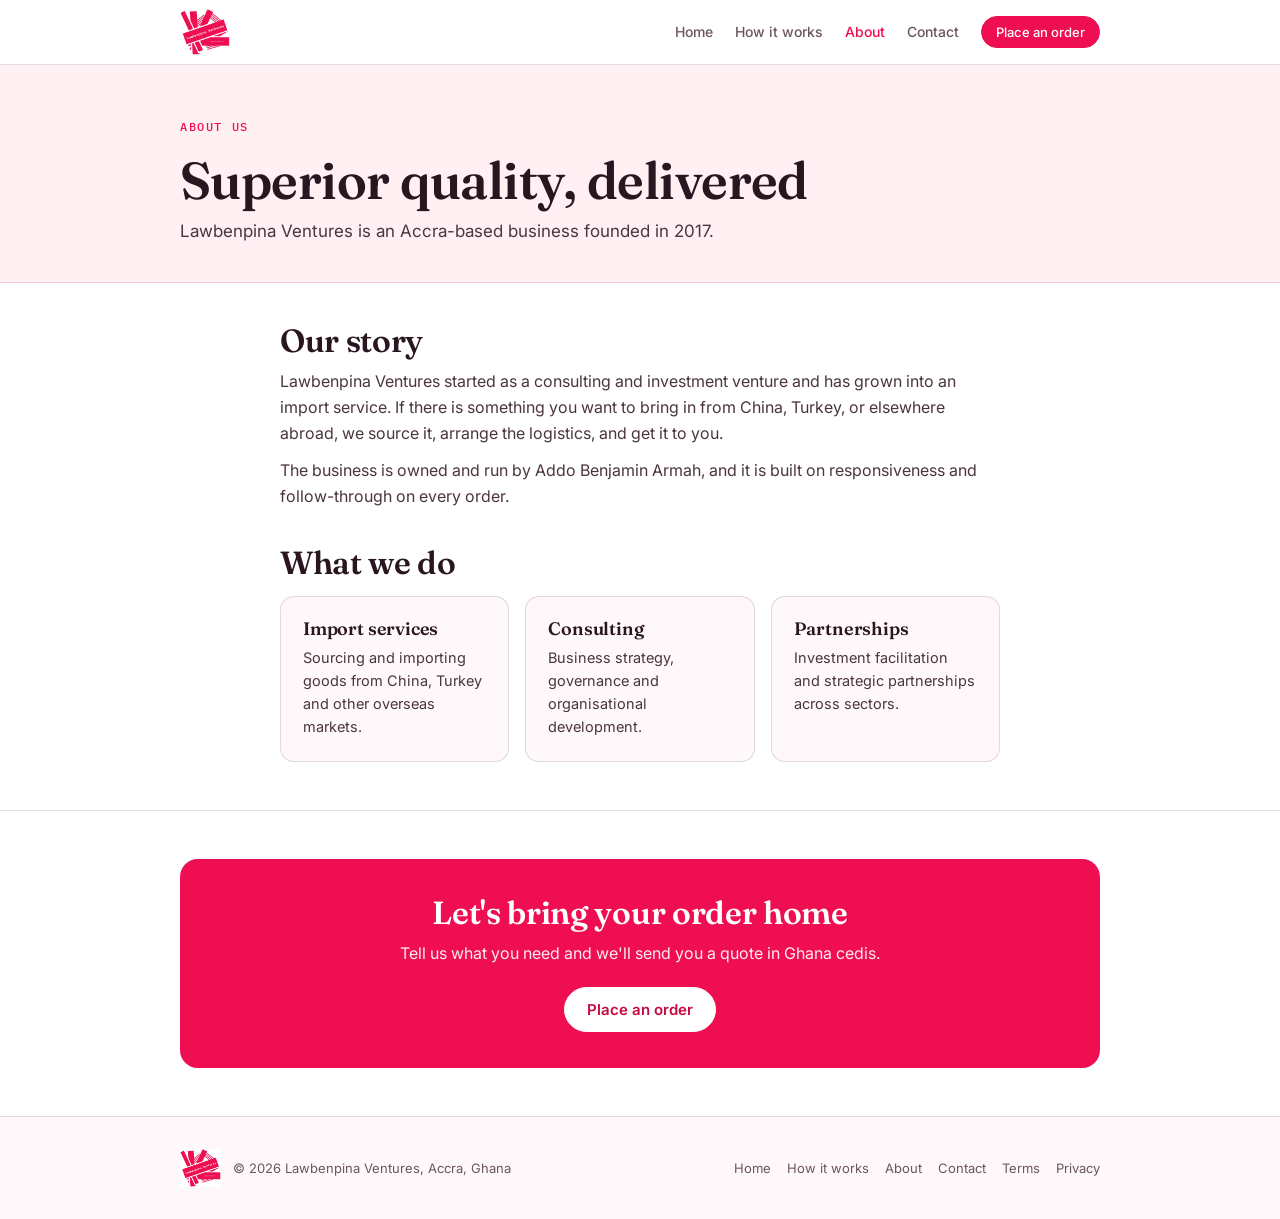
==== about.html @ 16069019 "Turn the shop into a multi-page site and add described items Splits the single page into Home, Place" ====
<!DOCTYPE html>
<html lang="en">
<head>
<meta charset="UTF-8">
<meta name="viewport" content="width=device-width, initial-scale=1.0">
<title>About | Lawbenpina Ventures</title>
<meta name="description" content="Lawbenpina Ventures is an Accra-based business founded in 2017, offering import services from China, Turkey and other overseas markets.">
<link rel="preconnect" href="https://fonts.googleapis.com">
<link href="https://fonts.googleapis.com/css2?family=Fraunces:opsz,wght@9..144,400;9..144,500;9..144,600&family=Inter:wght@400;500;600;700&family=IBM+Plex+Mono:wght@400;500&display=swap" rel="stylesheet">
<link rel="icon" type="image/png" href="favicon.png">
<meta name="theme-color" content="#ef0e52">
<link rel="stylesheet" href="style.css">
</head>
<body>
<header class="top">
  <div class="wrap">
    <a class="brand" href="index.html" aria-label="Lawbenpina Ventures home"><img src="logo.png" alt="Lawbenpina Ventures"></a>
    <button class="menu-btn" id="menuBtn" type="button" aria-expanded="false" aria-controls="mainNav">Menu</button>
    <nav id="mainNav">
      <a href="index.html">Home</a>
      <a href="how-it-works.html">How it works</a>
      <a class="active" href="about.html">About</a>
      <a href="contact.html">Contact</a>
      <a class="btn btn-primary btn-sm" href="order.html">Place an order</a>
    </nav>
  </div>
</header>

<div class="page-hero">
  <div class="wrap">
    <span class="eyebrow">About us</span>
    <h1>Superior quality, delivered</h1>
    <p>Lawbenpina Ventures is an Accra-based business founded in 2017.</p>
  </div>
</div>

<section class="tight">
  <div class="wrap" style="max-width:760px;">
    <h2>Our story</h2>
    <p style="margin-top:8px;">Lawbenpina Ventures started as a consulting and investment venture and has grown into an import service. If there is something you want to bring in from China, Turkey, or elsewhere abroad, we source it, arrange the logistics, and get it to you.</p>
    <p style="margin-top:12px;">The business is owned and run by Addo Benjamin Armah, and it is built on responsiveness and follow-through on every order.</p>

    <h2 style="margin-top:36px;">What we do</h2>
    <div class="cards3" style="margin-top:14px;">
      <div class="feat"><h3>Import services</h3><p>Sourcing and importing goods from China, Turkey and other overseas markets.</p></div>
      <div class="feat"><h3>Consulting</h3><p>Business strategy, governance and organisational development.</p></div>
      <div class="feat"><h3>Partnerships</h3><p>Investment facilitation and strategic partnerships across sectors.</p></div>
    </div>
  </div>
</section>

<section>
  <div class="wrap">
    <div class="cta-band">
      <h2>Let's bring your order home</h2>
      <p>Tell us what you need and we'll send you a quote in Ghana cedis.</p>
      <a class="btn btn-white" href="order.html">Place an order</a>
    </div>
  </div>
</section>

<footer>
  <div class="wrap">
    <div class="foot-brand"><img src="logo.png" alt="Lawbenpina Ventures"><span>&copy; <span class="js-year"></span> Lawbenpina Ventures, Accra, Ghana</span></div>
    <div class="foot-links"><a href="index.html">Home</a><a href="how-it-works.html">How it works</a><a href="about.html">About</a><a href="contact.html">Contact</a><a href="terms.html">Terms</a><a href="privacy.html">Privacy</a></div>
  </div>
</footer>
<script src="site.js"></script>
</body>
</html>
---- style.css ----
:root{
  --pink:#ef0e52; --pink-dark:#c50a43; --pink-tint:#fff0f4; --pink-line:#f7c5d3;
  --ink:#2a1620; --muted:#6b5560; --bg:#ffffff; --card:#fff8fa; --line:rgba(42,22,32,0.14);
  --green:#25804a; --red:#b3261e;
}
*{box-sizing:border-box;margin:0;padding:0;}
html{scroll-behavior:smooth;}
body{background:var(--bg);color:var(--ink);font-family:'Inter',system-ui,sans-serif;font-size:16px;line-height:1.6;-webkit-font-smoothing:antialiased;}
a{color:inherit;}
img{max-width:100%;display:block;}
.wrap{max-width:960px;margin:0 auto;padding:0 20px;}
h1,h2,h3{font-family:'Fraunces',Georgia,serif;font-weight:600;letter-spacing:-0.01em;line-height:1.15;}
h1{font-size:clamp(32px,6vw,52px);margin:12px 0 16px;}
h2{font-size:clamp(24px,4vw,32px);margin-bottom:10px;}
h3{font-size:18px;margin-bottom:6px;}
p{color:#4a3540;}
.eyebrow{font-family:'IBM Plex Mono',monospace;font-size:11.5px;letter-spacing:.14em;text-transform:uppercase;color:var(--pink);font-weight:500;}
.muted{color:var(--muted);font-size:14px;}
.link{color:var(--pink-dark);font-weight:600;}

header.top{position:sticky;top:0;z-index:20;background:rgba(255,255,255,.96);backdrop-filter:blur(8px);border-bottom:1px solid var(--line);}
header.top .wrap{display:flex;align-items:center;justify-content:space-between;height:64px;gap:12px;}
.brand{display:flex;align-items:center;gap:10px;text-decoration:none;}
.brand img{height:46px;width:auto;}
.top nav{display:flex;gap:22px;align-items:center;font-size:14px;}
.top nav a{text-decoration:none;color:var(--muted);font-weight:500;}
.top nav a:hover,.top nav a.active{color:var(--pink);}
.top nav a.btn{color:#fff;}
.top nav a.btn:hover{color:#fff;}
.menu-btn{display:none;background:#fff;border:1.5px solid var(--line);border-radius:999px;padding:8px 16px;font:600 14px 'Inter',sans-serif;color:var(--ink);cursor:pointer;}
@media(max-width:760px){
  .menu-btn{display:block;}
  .top nav{display:none;position:absolute;top:64px;left:0;right:0;background:#fff;border-bottom:1px solid var(--line);flex-direction:column;align-items:stretch;gap:0;padding:6px 20px 18px;box-shadow:0 12px 24px rgba(0,0,0,.06);}
  .top nav.open{display:flex;}
  .top nav a{padding:13px 0;border-bottom:1px solid var(--line);}
  .top nav a.btn{margin-top:14px;border-bottom:none;text-align:center;padding:12px 22px;}
}

.btn{display:inline-flex;align-items:center;justify-content:center;gap:8px;padding:12px 22px;border-radius:999px;border:1.5px solid var(--line);background:#fff;color:var(--ink);font:600 15px 'Inter',sans-serif;cursor:pointer;text-decoration:none;transition:.15s;}
.btn:hover{border-color:var(--pink);color:var(--pink);}
.btn-primary{background:var(--pink);border-color:var(--pink);color:#fff;}
.btn-primary:hover{background:var(--pink-dark);border-color:var(--pink-dark);color:#fff;}
.btn-wa{background:var(--green);border-color:var(--green);color:#fff;}
.btn-wa:hover{background:#1c6a3c;border-color:#1c6a3c;color:#fff;}
.btn-sm{padding:7px 14px;font-size:13px;}
.btn[disabled]{opacity:.45;cursor:not-allowed;}
.row{display:flex;flex-wrap:wrap;gap:12px;}

.hero{padding-top:56px;padding-bottom:48px;}
.hero-grid{display:grid;grid-template-columns:1.3fr .7fr;gap:32px;align-items:center;}
.hero-grid img{width:100%;max-width:300px;justify-self:center;}
@media(max-width:760px){.hero-grid{grid-template-columns:1fr;}.hero-grid img{max-width:190px;justify-self:start;order:-1;}}
.hero p.lede{max-width:560px;font-size:18px;}
.hero .row{margin-top:26px;}

section{padding:48px 0;border-top:1px solid var(--line);}
.steps4{display:grid;grid-template-columns:repeat(4,1fr);gap:14px;margin-top:22px;}
.steps4 div{border:1px solid var(--line);border-radius:14px;padding:18px;background:var(--card);}
.steps4 span{font-family:'IBM Plex Mono',monospace;color:var(--pink);font-size:12px;font-weight:500;}
.steps4 p{font-size:14px;margin-top:4px;}
@media(max-width:760px){.steps4{grid-template-columns:1fr 1fr;}}
@media(max-width:460px){.steps4{grid-template-columns:1fr;}}
.facts{display:flex;flex-wrap:wrap;gap:10px;margin-top:20px;}
.facts span{border:1px solid var(--pink-line);background:var(--pink-tint);border-radius:999px;padding:6px 14px;font-size:13px;color:var(--pink-dark);font-weight:500;}

.card{background:var(--card);border:1px solid var(--pink-line);border-radius:16px;padding:22px;box-shadow:0 6px 24px rgba(239,14,82,.06);}
.stepper{display:flex;gap:8px;margin:18px 0 22px;flex-wrap:wrap;}
.stepper li{list-style:none;font-size:13px;padding:6px 14px;border-radius:999px;border:1px solid var(--line);color:var(--muted);}
.stepper li.on{border-color:var(--pink);background:var(--pink);color:#fff;font-weight:600;}
.stepper li.done{border-color:var(--pink-line);color:var(--pink-dark);background:var(--pink-tint);}

.rate{font-size:13px;color:var(--pink-dark);margin-bottom:14px;font-weight:500;}
.alert{border-radius:12px;padding:12px 16px;font-size:14px;margin:12px 0;}
.alert.warn{background:#fdecea;border:1px solid var(--red);color:#5c1a15;}
.alert.info{background:var(--pink-tint);border:1px solid var(--pink-line);}

.item{display:grid;grid-template-columns:1fr auto;gap:8px 14px;border:1px solid var(--line);border-radius:12px;padding:14px;margin-bottom:10px;background:#fff;}
.item h3{font-family:'Inter',sans-serif;font-size:15px;font-weight:600;}
.item .meta{font-size:13px;color:var(--muted);word-break:break-word;}
.item .price{text-align:right;font-weight:700;white-space:nowrap;}
.item .acts{grid-column:1/-1;display:flex;gap:8px;}
.empty{padding:14px 0;color:var(--muted);}
.totals{border-top:1px solid var(--line);margin-top:14px;padding-top:14px;}
.totals div{display:flex;justify-content:space-between;gap:16px;padding:4px 0;}
.totals .big{font-size:18px;font-weight:700;color:var(--pink-dark);}
.totals .ship{color:var(--muted);font-size:14px;}

form .grid{display:grid;grid-template-columns:1fr 1fr;gap:14px;}
form .full{grid-column:1/-1;}
@media(max-width:600px){form .grid{grid-template-columns:1fr;}}
label{display:block;font-size:13px;margin-bottom:5px;color:var(--ink);font-weight:600;}
label small{font-weight:400;color:var(--muted);}
input,select,textarea{width:100%;background:#fff;border:1px solid var(--line);border-radius:10px;padding:12px 14px;color:var(--ink);font:15px 'Inter',sans-serif;}
input:focus,select:focus,textarea:focus{outline:2px solid var(--pink);outline-offset:1px;}
textarea{min-height:80px;resize:vertical;}
.help{font-size:12.5px;color:var(--muted);margin-top:4px;}
.nav-row{display:flex;justify-content:space-between;gap:12px;margin-top:22px;flex-wrap:wrap;}

.review h3{margin-top:18px;}
.review dl{display:grid;grid-template-columns:130px 1fr;gap:6px 14px;font-size:14.5px;}
.review dt{color:var(--muted);}
.review dd{word-break:break-word;}
.consent{margin-top:18px;display:grid;gap:10px;}
.consent label{display:flex;gap:10px;align-items:flex-start;font-size:14px;font-weight:400;line-height:1.5;}
.consent input{width:auto;margin-top:4px;flex:none;accent-color:var(--pink);}

.done-box{text-align:center;padding:10px 0;}
.ref{font-family:'IBM Plex Mono',monospace;font-size:22px;color:var(--pink-dark);margin:10px 0;letter-spacing:.06em;font-weight:500;}

footer{border-top:1px solid var(--line);padding:32px 0;font-size:13px;color:var(--muted);background:var(--card);}
footer .wrap{display:flex;flex-wrap:wrap;justify-content:space-between;align-items:center;gap:14px;}
footer img{height:38px;width:auto;}
.foot-brand{display:flex;align-items:center;gap:12px;}
.foot-links{display:flex;flex-wrap:wrap;gap:16px;}
.foot-links a{text-decoration:none;}
.foot-links a:hover{color:var(--pink);}
.prose h2{margin-top:28px;font-size:22px;}
.prose p,.prose li{margin-top:10px;}
.prose ul{padding-left:22px;color:#4a3540;}
.draft{background:#fdecea;border:1px solid var(--red);border-radius:12px;padding:12px 16px;font-size:14px;margin:16px 0;color:#5c1a15;}
.btn-white{background:#fff;border-color:#fff;color:var(--pink-dark);}
.btn-white:hover{background:var(--pink-tint);border-color:var(--pink-tint);color:var(--pink-dark);}

.page-hero{padding:48px 0 36px;background:var(--pink-tint);border-bottom:1px solid var(--pink-line);}
.page-hero h1{margin-bottom:8px;}
.page-hero p{max-width:620px;font-size:17px;}
.page-body{padding:40px 0 64px;}
section.tight{border-top:none;padding-top:40px;}

.cards3{display:grid;grid-template-columns:repeat(3,1fr);gap:16px;margin-top:22px;}
@media(max-width:760px){.cards3{grid-template-columns:1fr;}}
.feat{border:1px solid var(--line);border-radius:14px;padding:22px;background:var(--card);}
.feat p{font-size:14.5px;margin-top:4px;}
.cta-band{background:var(--pink);border-radius:18px;padding:36px 24px;text-align:center;}
.cta-band h2{color:#fff;}
.cta-band p{color:#fff;opacity:.92;max-width:520px;margin:0 auto 20px;}

.timeline{list-style:none;counter-reset:s;display:grid;gap:14px;margin-top:22px;}
.timeline li{counter-increment:s;border:1px solid var(--line);border-radius:14px;padding:18px 18px 18px 64px;background:var(--card);position:relative;}
.timeline li::before{content:counter(s);position:absolute;left:18px;top:16px;width:32px;height:32px;border-radius:50%;background:var(--pink);color:#fff;font-weight:700;display:flex;align-items:center;justify-content:center;font-size:15px;}
.timeline p{font-size:14.5px;margin-top:2px;}

details{border:1px solid var(--line);border-radius:12px;background:var(--card);margin-top:10px;}
summary{cursor:pointer;padding:14px 18px;font-weight:600;list-style:none;display:flex;justify-content:space-between;gap:12px;}
summary::-webkit-details-marker{display:none;}
summary::after{content:'+';color:var(--pink);font-size:20px;line-height:1;}
details[open] summary::after{content:'\2212';}
details p{padding:0 18px 16px;font-size:15px;}

.contact-grid{display:grid;grid-template-columns:1fr 1fr;gap:20px;margin-top:8px;}
@media(max-width:760px){.contact-grid{grid-template-columns:1fr;}}
.contact-list{display:grid;gap:12px;}
.contact-item{border:1px solid var(--line);border-radius:14px;padding:16px 18px;background:var(--card);}
.contact-item span{display:block;font-family:'IBM Plex Mono',monospace;font-size:11.5px;letter-spacing:.12em;text-transform:uppercase;color:var(--pink);}
.contact-item a,.contact-item b{font-weight:600;word-break:break-word;}

.seg{display:flex;gap:8px;flex-wrap:wrap;margin:6px 0 16px;}
.seg-opt{display:block;margin:0;position:relative;cursor:pointer;}
.seg-opt input{position:absolute;opacity:0;width:0;height:0;}
.seg-opt span{display:block;padding:10px 16px;border:1.5px solid var(--line);border-radius:999px;font-size:14px;font-weight:600;color:var(--muted);background:#fff;}
.seg-opt input:checked + span{border-color:var(--pink);background:var(--pink);color:#fff;}
.seg-opt input:focus-visible + span{outline:2px solid var(--pink);outline-offset:2px;}
.item .desc{white-space:pre-wrap;font-size:14px;color:var(--ink);word-break:break-word;}

[hidden]{display:none!important;}
@media print{header.top,footer,.no-print,section:not(#order){display:none!important;}.card{border:none;box-shadow:none;background:#fff;}}
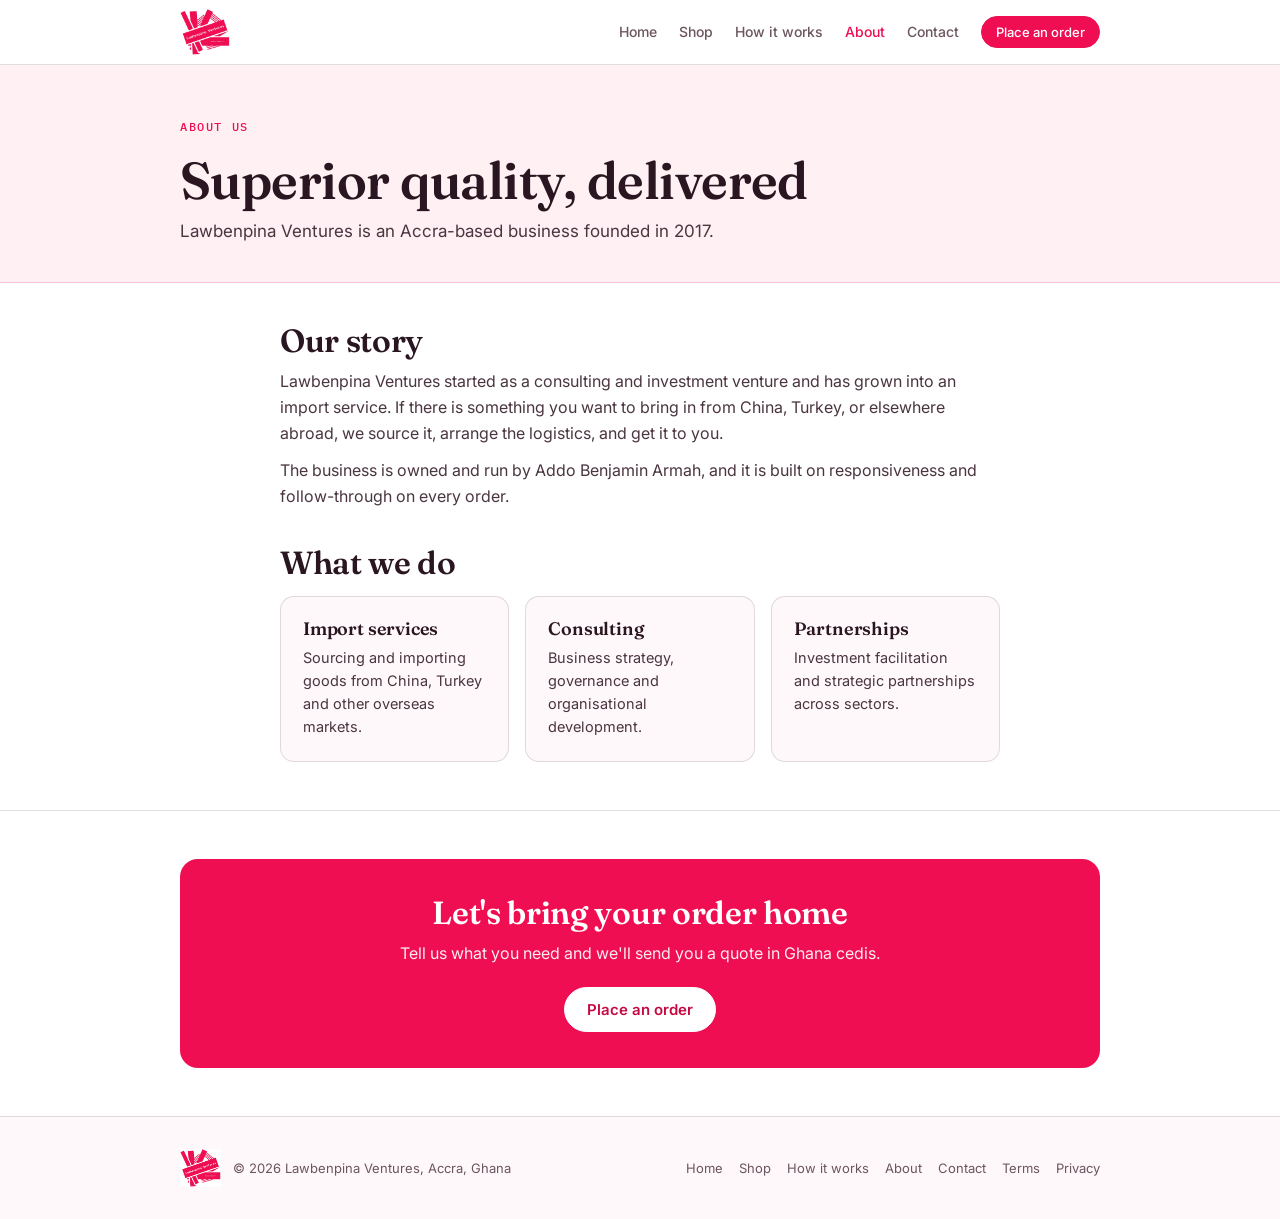
==== commit 9d0a02ea: "Add photo uploads to orders and an online shop Order form: a third way to add an item, "I have a pho" ====
--- a/about.html
+++ b/about.html
@@ -1,4 +1,4 @@
-<!DOCTYPE html>
+﻿<!DOCTYPE html>
 <html lang="en">
 <head>
 <meta charset="UTF-8">
@@ -18,6 +18,7 @@
     <button class="menu-btn" id="menuBtn" type="button" aria-expanded="false" aria-controls="mainNav">Menu</button>
     <nav id="mainNav">
       <a href="index.html">Home</a>
+      <a href="shop.html">Shop</a>
       <a href="how-it-works.html">How it works</a>
       <a class="active" href="about.html">About</a>
       <a href="contact.html">Contact</a>
@@ -62,7 +63,7 @@
 <footer>
   <div class="wrap">
     <div class="foot-brand"><img src="logo.png" alt="Lawbenpina Ventures"><span>&copy; <span class="js-year"></span> Lawbenpina Ventures, Accra, Ghana</span></div>
-    <div class="foot-links"><a href="index.html">Home</a><a href="how-it-works.html">How it works</a><a href="about.html">About</a><a href="contact.html">Contact</a><a href="terms.html">Terms</a><a href="privacy.html">Privacy</a></div>
+    <div class="foot-links"><a href="index.html">Home</a><a href="shop.html">Shop</a><a href="how-it-works.html">How it works</a><a href="about.html">About</a><a href="contact.html">Contact</a><a href="terms.html">Terms</a><a href="privacy.html">Privacy</a></div>
   </div>
 </footer>
 <script src="site.js"></script>
--- a/style.css
+++ b/style.css
@@ -161,6 +161,44 @@
 .seg-opt input:checked + span{border-color:var(--pink);background:var(--pink);color:#fff;}
 .seg-opt input:focus-visible + span{outline:2px solid var(--pink);outline-offset:2px;}
 .item .desc{white-space:pre-wrap;font-size:14px;color:var(--ink);word-break:break-word;}
+.thumb{width:100%;max-width:220px;max-height:220px;object-fit:cover;border-radius:12px;border:1px solid var(--line);margin:8px 0;}
+input[type=file]{padding:10px;background:#fff;}
+
+/* -------- shop -------- */
+.shop-bar{display:flex;justify-content:space-between;align-items:center;gap:12px;flex-wrap:wrap;margin-bottom:22px;}
+.chips{display:flex;gap:8px;flex-wrap:wrap;}
+.chip{border:1.5px solid var(--line);background:#fff;border-radius:999px;padding:7px 16px;font:600 13px 'Inter',sans-serif;color:var(--muted);cursor:pointer;}
+.chip.on{background:var(--pink);border-color:var(--pink);color:#fff;}
+.pgrid,#featuredGrid{display:grid;grid-template-columns:repeat(4,1fr);gap:16px;}
+@media(max-width:900px){.pgrid,#featuredGrid{grid-template-columns:repeat(3,1fr);}}
+@media(max-width:640px){.pgrid,#featuredGrid{grid-template-columns:repeat(2,1fr);gap:12px;}}
+.pcard{display:block;text-align:left;border:1px solid var(--line);border-radius:14px;background:#fff;overflow:hidden;cursor:pointer;text-decoration:none;color:inherit;font:inherit;padding:0;transition:.15s;}
+.pcard:hover{border-color:var(--pink);box-shadow:0 8px 22px rgba(239,14,82,.1);transform:translateY(-2px);}
+.pimg{display:block;position:relative;aspect-ratio:1/1;background:var(--pink-tint);}
+.pcard img{width:100%;height:100%;object-fit:cover;display:block;}
+#featuredGrid .pcard img{aspect-ratio:1/1;height:auto;}
+.badge{position:absolute;top:10px;left:10px;background:#2a1620;color:#fff;font-size:12px;font-weight:600;padding:4px 10px;border-radius:999px;}
+.pinfo{display:block;padding:12px 14px 14px;}
+.pinfo h3{font-family:'Inter',sans-serif;font-size:15px;font-weight:600;margin-bottom:2px;}
+.pcat{display:block;font-size:12px;color:var(--muted);}
+.pprice{display:block;font-weight:700;color:var(--pink-dark);margin-top:4px;}
+.pprice.big{font-size:22px;margin:6px 0 10px;}
+
+dialog{border:none;border-radius:18px;padding:0;max-width:820px;width:calc(100% - 32px);max-height:calc(100vh - 32px);overflow:auto;color:var(--ink);background:#fff;}
+dialog::backdrop{background:rgba(42,22,32,.55);}
+.pdlg-body{display:grid;grid-template-columns:1fr 1fr;position:relative;}
+.pdlg-body>img{width:100%;height:100%;min-height:280px;max-height:520px;object-fit:cover;background:var(--pink-tint);}
+.pdlg-info{padding:26px;}
+.pdlg-info .desc{white-space:pre-wrap;margin:8px 0 18px;font-size:15px;}
+.pdlg-x{position:absolute;top:10px;right:10px;z-index:2;width:36px;height:36px;border-radius:50%;border:none;background:rgba(255,255,255,.95);font-size:22px;line-height:1;cursor:pointer;box-shadow:0 2px 8px rgba(0,0,0,.15);}
+@media(max-width:640px){.pdlg-body{grid-template-columns:1fr;}.pdlg-body>img{max-height:300px;}}
+
+.cartline{grid-template-columns:1fr auto;}
+.cl-main{display:flex;gap:14px;align-items:flex-start;}
+.cl-img{width:72px;height:72px;object-fit:cover;border-radius:10px;border:1px solid var(--line);flex:none;}
+.qtylabel{display:flex;align-items:center;gap:8px;margin:8px 0 0;font-weight:500;}
+.qty{width:76px;padding:8px 10px;}
+#featured{background:var(--card);}
 
 [hidden]{display:none!important;}
-@media print{header.top,footer,.no-print,section:not(#order){display:none!important;}.card{border:none;box-shadow:none;background:#fff;}}
+@media print{header.top,footer,.no-print,section:not(#order):not(#main){display:none!important;}.card{border:none;box-shadow:none;background:#fff;}}
